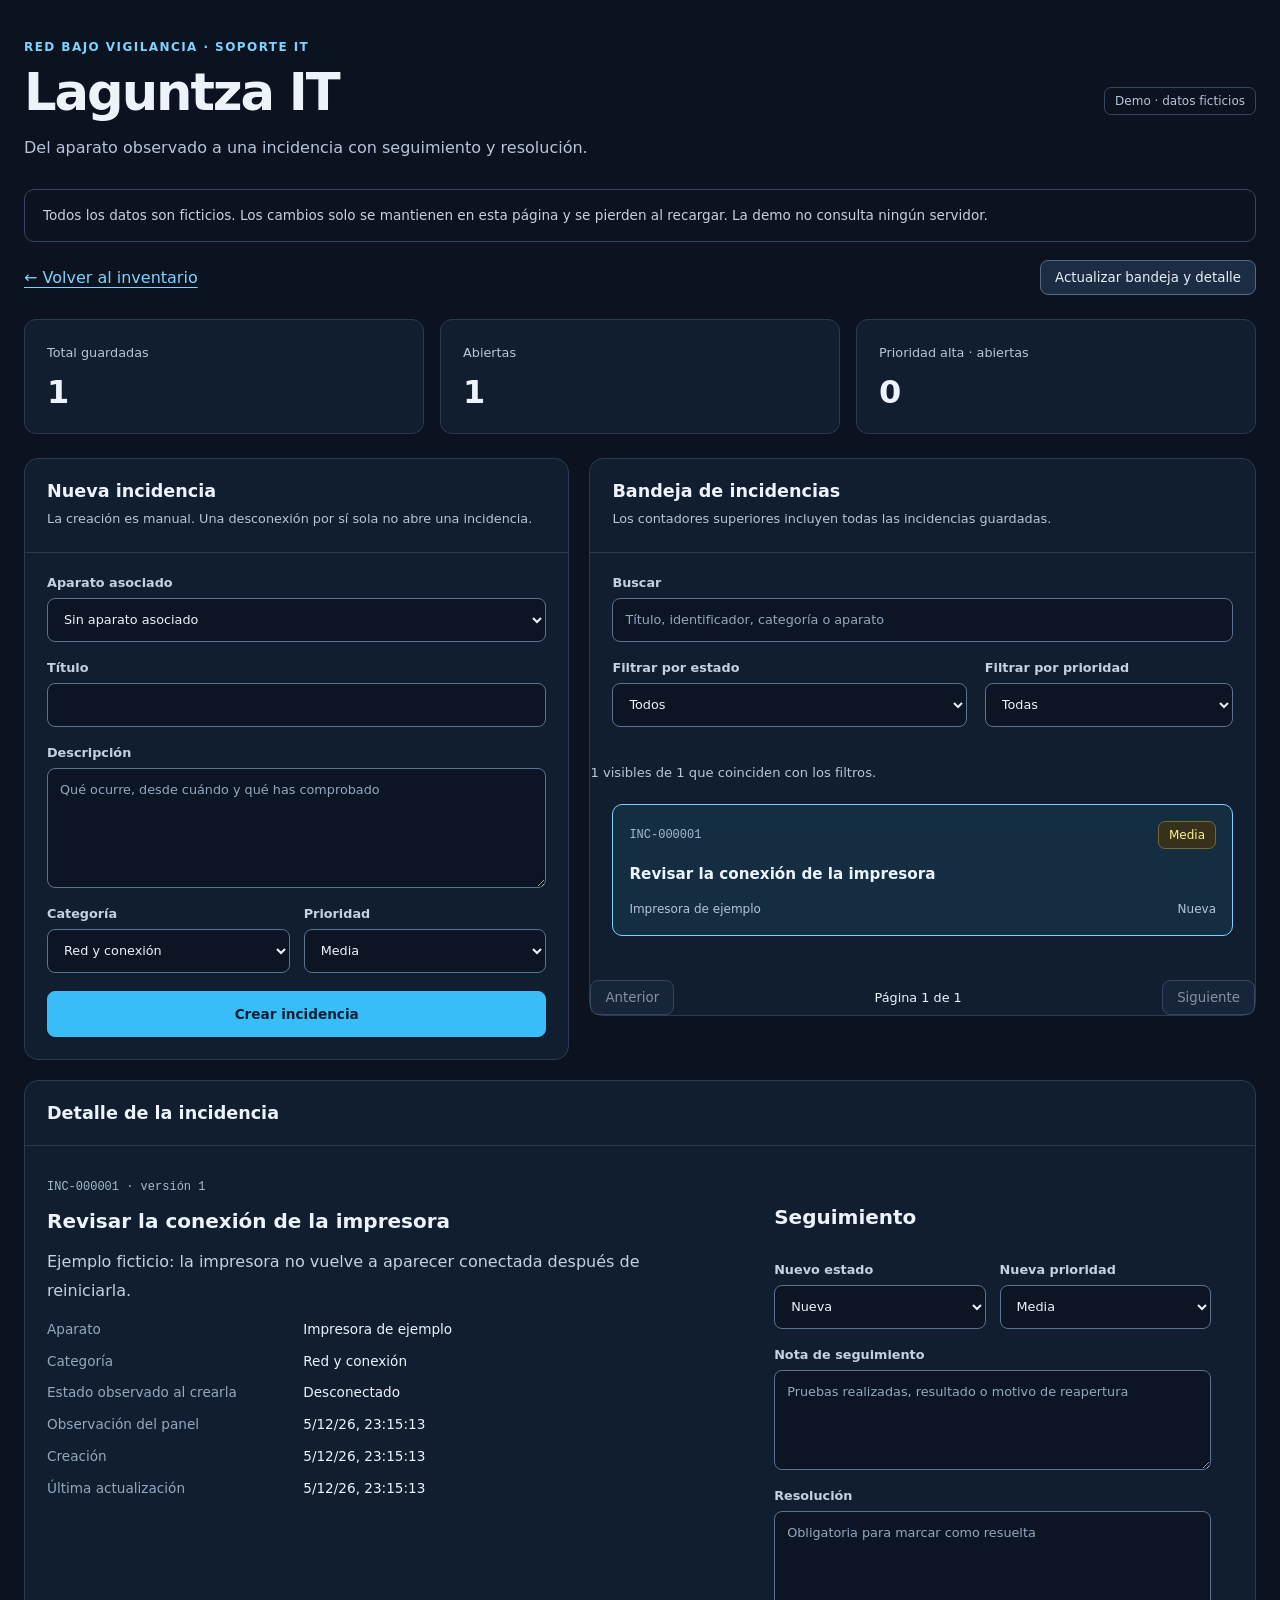
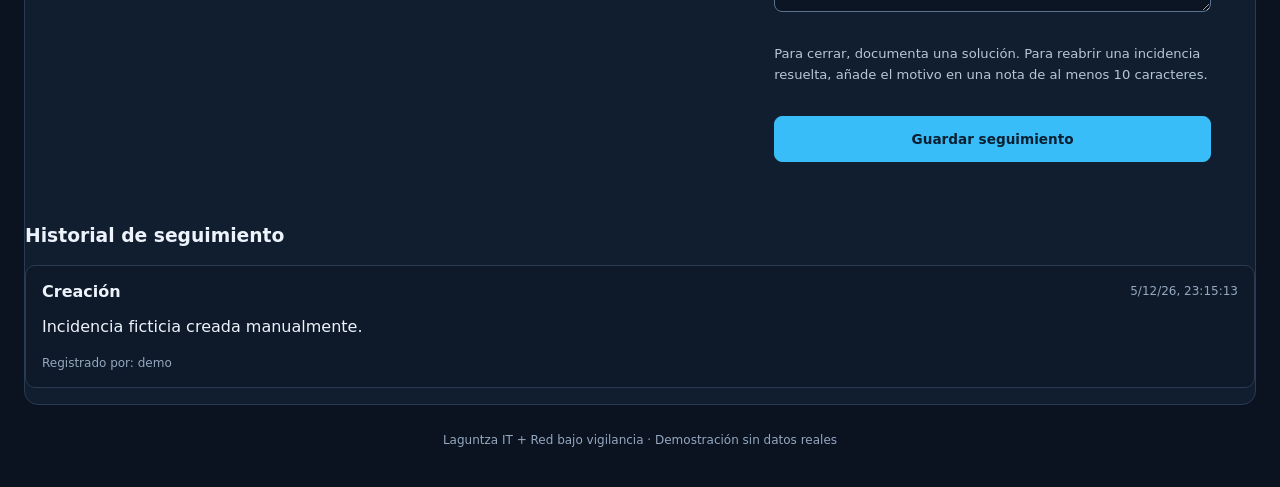
==== demo/soporte/index.html @ f87064de "Integrar Laguntza IT y entregar una demo pública de incidencias" ====
<!doctype html>
<html lang="es">
  <head>
    <meta name="laguntza-mode" content="demo-integrada" />
    <meta charset="UTF-8" />
    <link rel="icon" type="image/svg+xml" href="./favicon.svg" />
    <meta name="viewport" content="width=device-width, initial-scale=1.0" />
    <meta name="description" content="Gestión de incidencias de soporte IT con seguimiento, resolución e integración con Red bajo vigilancia." />
    <title>Laguntza IT</title>
    <script type="module" crossorigin src="./assets/index-CVAcPchP.js"></script>
    <link rel="stylesheet" crossorigin href="./assets/index-eoV8QNUp.css">
  </head>
  <body>
    <div id="root"></div>

  </body>
</html>
---- demo/soporte/assets/index-eoV8QNUp.css ----
:root{font-family:Inter,system-ui,-apple-system,BlinkMacSystemFont,Segoe UI,sans-serif;color:#edf3fb;background:#0b1220;font-synthesis:none;text-rendering:optimizeLegibility;-webkit-font-smoothing:antialiased;color-scheme:dark}*,*:before,*:after{box-sizing:border-box}body{min-width:320px;margin:0}button,input,select,textarea{font-family:inherit}.app{width:min(1280px,100%);margin:0 auto;padding:40px 24px}.app-header{display:flex;align-items:center;justify-content:space-between;gap:24px;margin-bottom:28px}.eyebrow{margin:0 0 8px;color:#7dd3fc;font-size:.75rem;font-weight:700;letter-spacing:.12em;text-transform:uppercase}h1{margin:0;font-size:clamp(2rem,5vw,3.2rem);letter-spacing:-.04em}.subtitle{margin:12px 0 0;color:#b7c5d8;line-height:1.7}.environment,.badge{display:inline-block;padding:6px 10px;border:1px solid #354760;border-radius:7px;font-size:.75rem;white-space:nowrap}.environment{color:#b7c5d8}.notice,.feedback{padding:14px 18px;border:1px solid #354760;border-radius:10px;color:#c4d1e2;font-size:.85rem;line-height:1.7}.feedback{border-color:#32665b;background:#102c29;color:#b5ecdb}.feedback-error{margin:0;padding:14px 18px;border:1px solid #875039;border-radius:10px;background:#43291f;color:#fed7aa;font-size:.85rem;line-height:1.7}.metrics{display:grid;grid-template-columns:repeat(3,minmax(0,1fr));gap:16px;margin:24px 0}.metric{padding:22px;border:1px solid #293b53;border-radius:12px;background:#111e30}.metric span{color:#b7c5d8;font-size:.8rem}.metric strong{display:block;margin-top:12px;font-size:2rem;font-variant-numeric:tabular-nums}.workspace{display:grid;grid-template-columns:minmax(0,.9fr) minmax(0,1.1fr);align-items:start;gap:20px}.panel{min-width:0;border:1px solid #293b53;border-radius:14px;background:#111e30}.panel-heading{padding:22px;border-bottom:1px solid #293b53}.panel-heading h2{margin:0;font-size:1.1rem}.panel-heading p{margin:8px 0 0;color:#b7c5d8;font-size:.8rem;line-height:1.6}.ticket-form,.filters{display:grid;gap:18px;padding:22px}.form-row,.filters{grid-template-columns:repeat(2,minmax(0,1fr))}.form-row{display:grid;gap:14px}label{display:grid;min-width:0;gap:8px;color:#c4d1e2;font-size:.8rem;font-weight:600}input,select,textarea{width:100%;min-width:0;min-height:44px;padding:11px 12px;border:1px solid #5b7290;border-radius:8px;background:#0b1524;color:#edf3fb;font:inherit;font-weight:400;line-height:1.5}textarea{resize:vertical}input::placeholder,textarea::placeholder{color:#94a8c0}.primary-button{min-height:46px;padding:12px 18px;border:1px solid #38bdf8;border-radius:8px;background:#38bdf8;color:#082032;font:inherit;font-size:.85rem;font-weight:700;cursor:pointer}.primary-button:hover{background:#7dd3fc}:is(button,input,select,textarea):focus-visible{outline:2px solid #7dd3fc;outline-offset:4px}.ticket-list{display:grid;gap:12px;max-height:520px;margin:0;padding:8px 22px 22px;overflow-y:auto;list-style:none}.ticket-item{display:block;width:100%;padding:16px;border:1px solid #354760;border-radius:10px;background:#0d1829;color:#edf3fb;font:inherit;text-align:left;cursor:pointer}.ticket-item:hover{background:#172940}.ticket-item.is-selected{border-color:#7dd3fc;background:#142d40}.ticket-top,.ticket-bottom{display:flex;align-items:center;justify-content:space-between;flex-wrap:wrap;gap:10px}.ticket-id{color:#a6bad2;font-family:ui-monospace,monospace;font-size:.75rem}.ticket-item>strong{display:block;margin:14px 0;font-size:.95rem;line-height:1.5;overflow-wrap:anywhere}.ticket-bottom{color:#b7c5d8;font-size:.75rem;line-height:1.6}.priority-high{border-color:#875039;background:#43291f;color:#fed7aa}.priority-medium{border-color:#73682d;background:#37311b;color:#fef08a}.priority-low{border-color:#365b85;background:#1a304c;color:#bfdbfe}.detail{margin-top:20px}.detail-content{display:grid;grid-template-columns:minmax(0,1.4fr) minmax(0,1fr);gap:32px;padding:22px}.detail-content h3{margin:12px 0;font-size:1.25rem;line-height:1.5;overflow-wrap:anywhere}.description{margin:0;color:#c4d1e2;line-height:1.8;white-space:pre-wrap;overflow-wrap:anywhere}.detail-meta p{margin:0 0 12px;color:#b7c5d8;font-size:.85rem;line-height:1.6}.detail-meta label{margin-top:18px}.empty{padding:22px;color:#b7c5d8;font-size:.85rem;line-height:1.7}.app-footer{margin-top:28px;color:#94a8c0;font-size:.75rem;text-align:center}@media(max-width:900px){.workspace,.detail-content{grid-template-columns:1fr}}@media(max-width:560px){.app{padding:28px 16px}.app-header{align-items:flex-start;flex-direction:column}.metrics{grid-template-columns:1fr;gap:10px}.metric{display:flex;align-items:center;justify-content:space-between;gap:16px;padding:16px}.metric strong{margin:0}.form-row,.filters{grid-template-columns:1fr}}.desk-toolbar{display:flex;justify-content:space-between;align-items:center;gap:16px;margin:18px 0}.desk-toolbar a{color:#7dd3fc;text-underline-offset:4px}.desk-toolbar button,.desk-pagination button{padding:9px 14px;border:1px solid #536984;border-radius:8px;background:#1b2c43;color:#e8edf6;cursor:pointer}.incident-desk button:disabled{opacity:.55;cursor:wait}.incident-desk textarea{resize:vertical}.desk-muted{color:#b7c5d8;font-size:.82rem;line-height:1.6}.desk-pagination{display:flex;align-items:center;justify-content:space-between;gap:12px;margin-top:22px;font-size:.8rem}.desk-evidence{display:grid;grid-template-columns:minmax(100px,.8fr) minmax(0,1.4fr);gap:10px 18px;font-size:.85rem;line-height:1.6}.desk-evidence dt{color:#94a8c0}.desk-evidence dd{margin:0;overflow-wrap:anywhere}.desk-activity{list-style:none;padding:0;display:grid;gap:12px}.desk-activity li{padding:16px;background:#0e1929;border:1px solid #2b3a50;border-radius:10px}.desk-activity li>div{display:flex;align-items:center;justify-content:space-between;gap:14px;flex-wrap:wrap}.desk-activity time,.desk-activity small{font-size:.75rem;color:#94a8c0}.desk-activity p,.incident-desk .description{white-space:pre-wrap;overflow-wrap:anywhere}.incident-desk .filters{grid-template-columns:minmax(0,1fr) minmax(150px,.7fr)}.incident-desk .filters label:first-child{grid-column:1/-1}.incident-desk .workspace,.incident-desk .detail-content{align-items:start}.incident-desk :focus-visible{outline:3px solid #70dbc5;outline-offset:3px}@media(max-width:600px){.desk-toolbar{align-items:start;flex-direction:column}.desk-evidence{grid-template-columns:1fr;gap:4px}.desk-evidence dd{margin-bottom:12px}.incident-desk .filters{grid-template-columns:1fr}.desk-pagination{flex-wrap:wrap}.desk-activity li>div{align-items:start;flex-direction:column;gap:6px}}
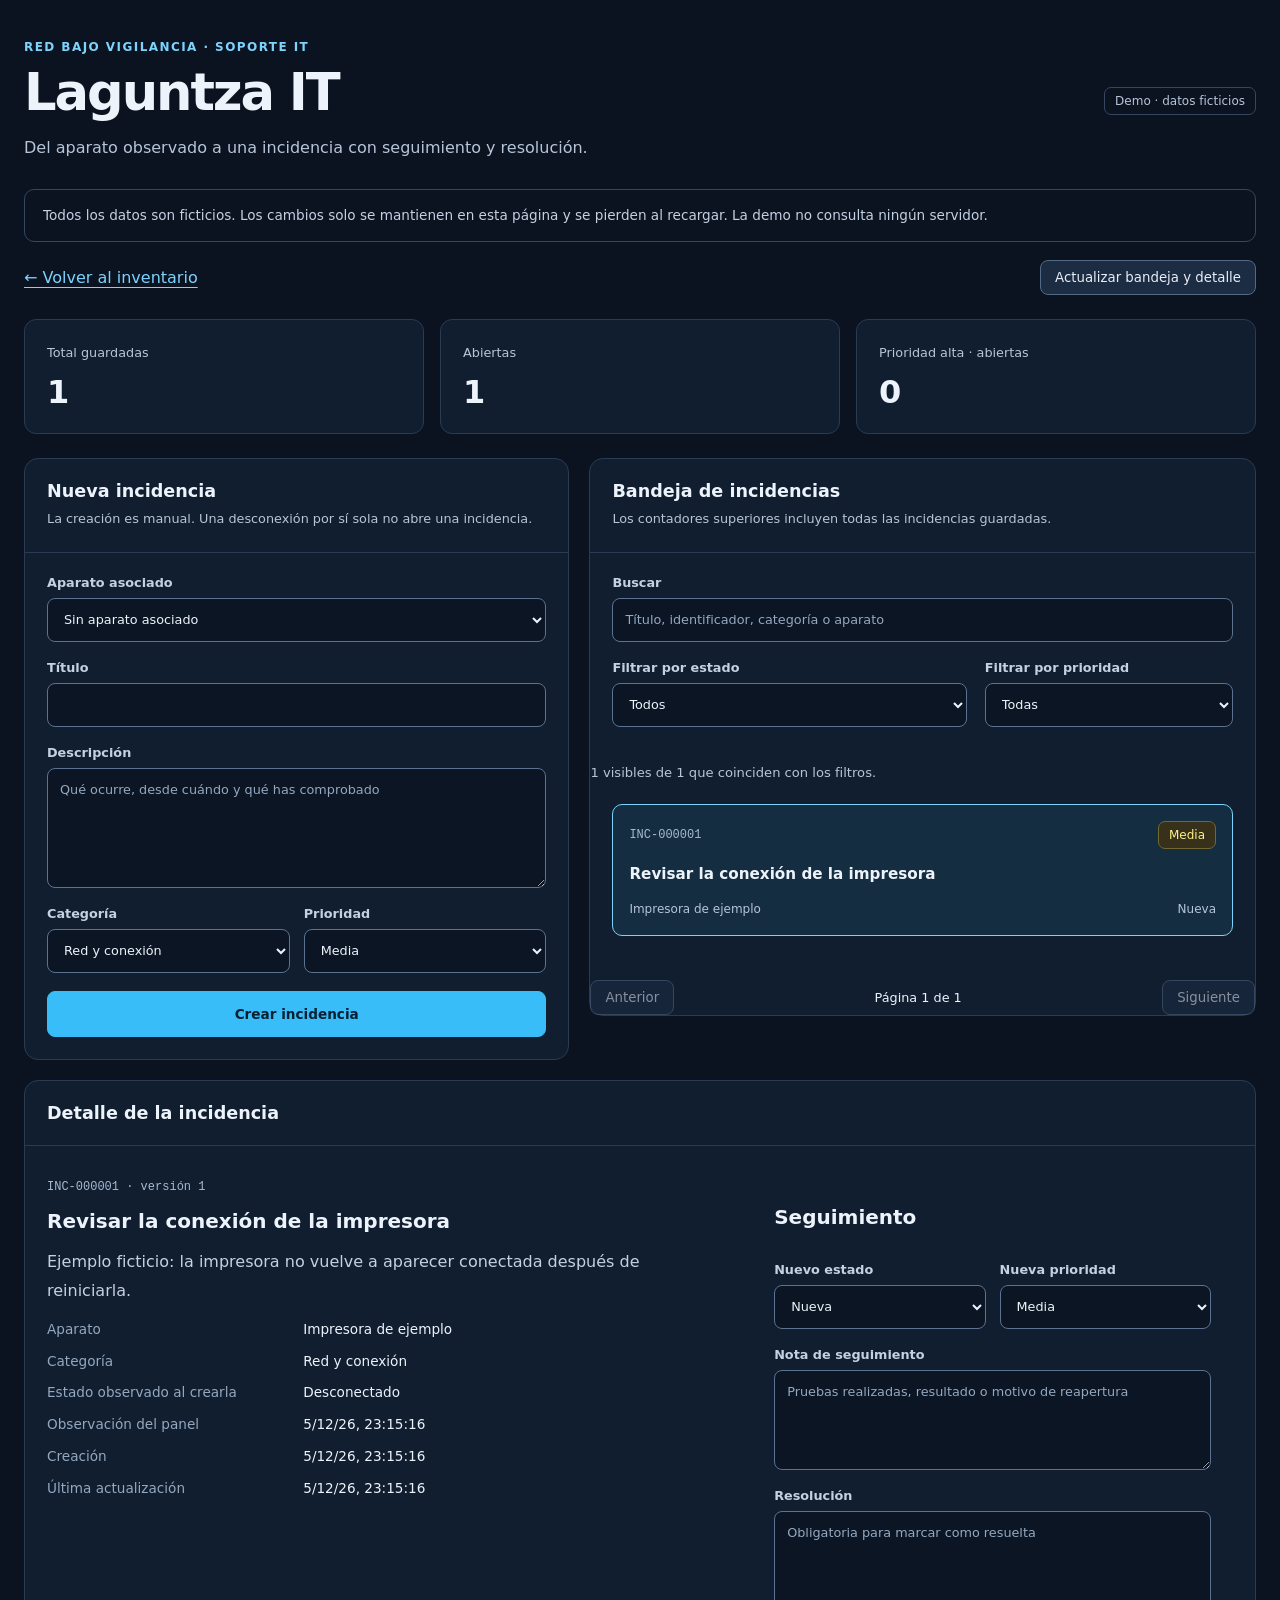
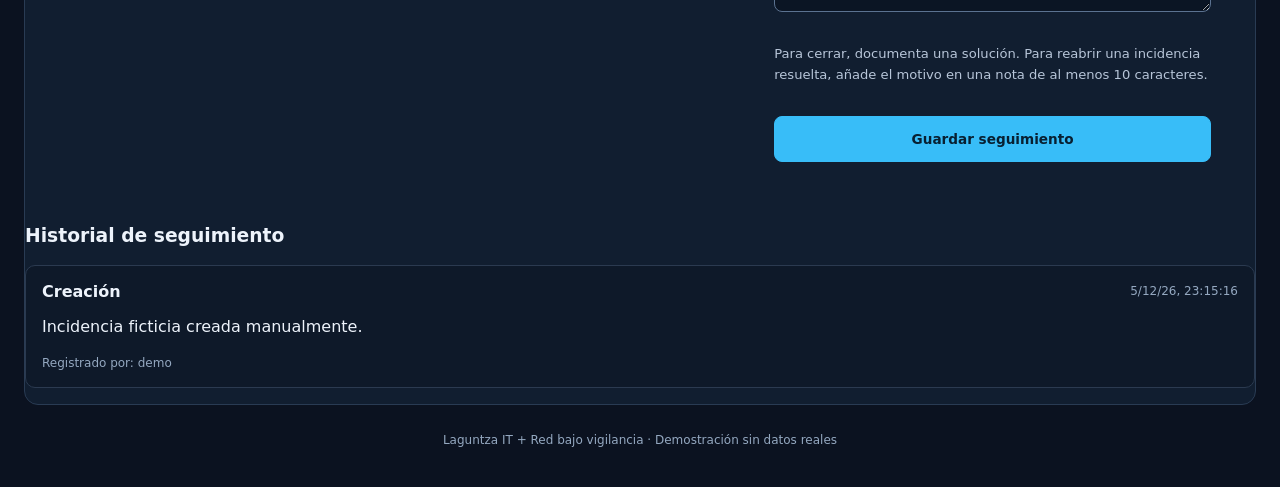
==== commit 26e7e9ba: "Aplicar la conservación de bytes al icono compilado" ====
--- a/demo/soporte/index.html
+++ b/demo/soporte/index.html
@@ -1,17 +1,17 @@
-<!doctype html>
-<html lang="es">
-  <head>
-    <meta name="laguntza-mode" content="demo-integrada" />
-    <meta charset="UTF-8" />
-    <link rel="icon" type="image/svg+xml" href="./favicon.svg" />
-    <meta name="viewport" content="width=device-width, initial-scale=1.0" />
-    <meta name="description" content="Gestión de incidencias de soporte IT con seguimiento, resolución e integración con Red bajo vigilancia." />
-    <title>Laguntza IT</title>
-    <script type="module" crossorigin src="./assets/index-CVAcPchP.js"></script>
-    <link rel="stylesheet" crossorigin href="./assets/index-eoV8QNUp.css">
-  </head>
-  <body>
-    <div id="root"></div>
-
-  </body>
-</html>
+<!doctype html>
+<html lang="es">
+  <head>
+    <meta name="laguntza-mode" content="demo-integrada" />
+    <meta charset="UTF-8" />
+    <link rel="icon" type="image/svg+xml" href="./favicon.svg" />
+    <meta name="viewport" content="width=device-width, initial-scale=1.0" />
+    <meta name="description" content="Gestión de incidencias de soporte IT con seguimiento, resolución e integración con Red bajo vigilancia." />
+    <title>Laguntza IT</title>
+    <script type="module" crossorigin src="./assets/index-CVAcPchP.js"></script>
+    <link rel="stylesheet" crossorigin href="./assets/index-eoV8QNUp.css">
+  </head>
+  <body>
+    <div id="root"></div>
+
+  </body>
+</html>
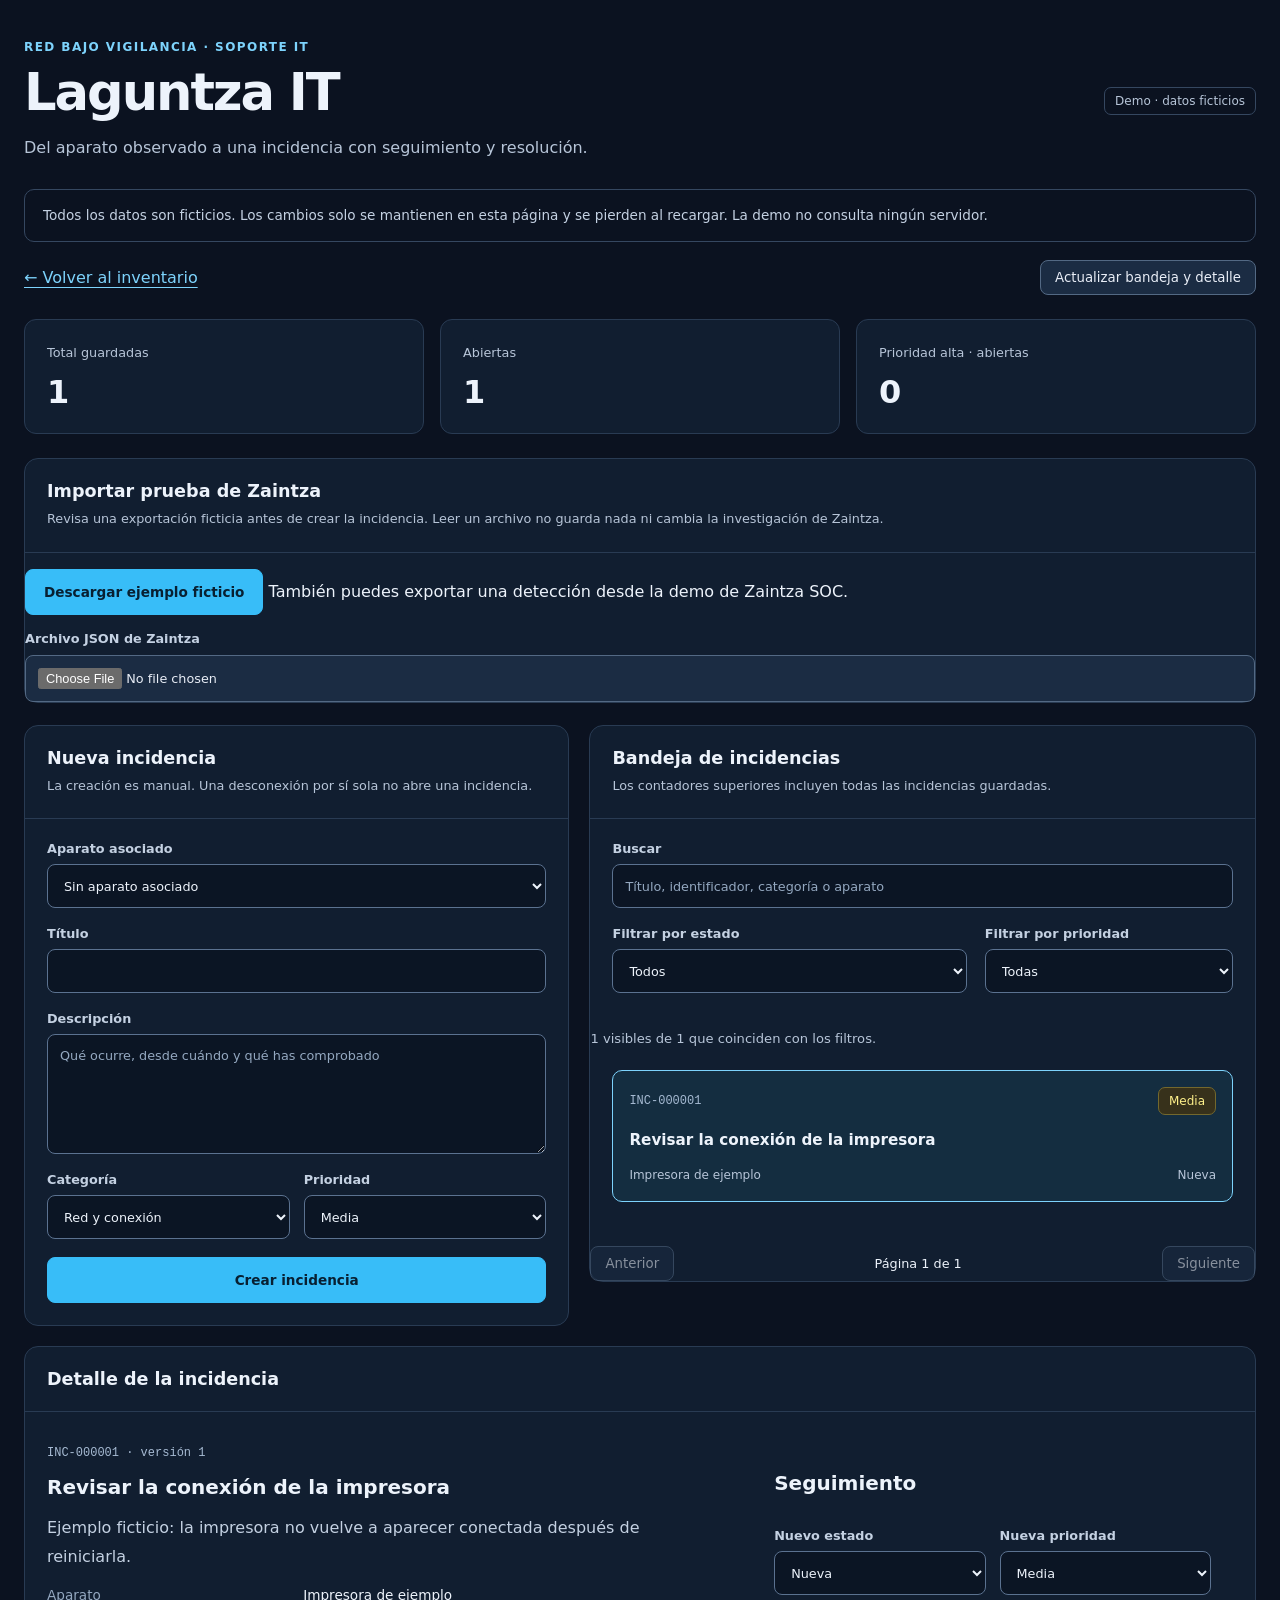
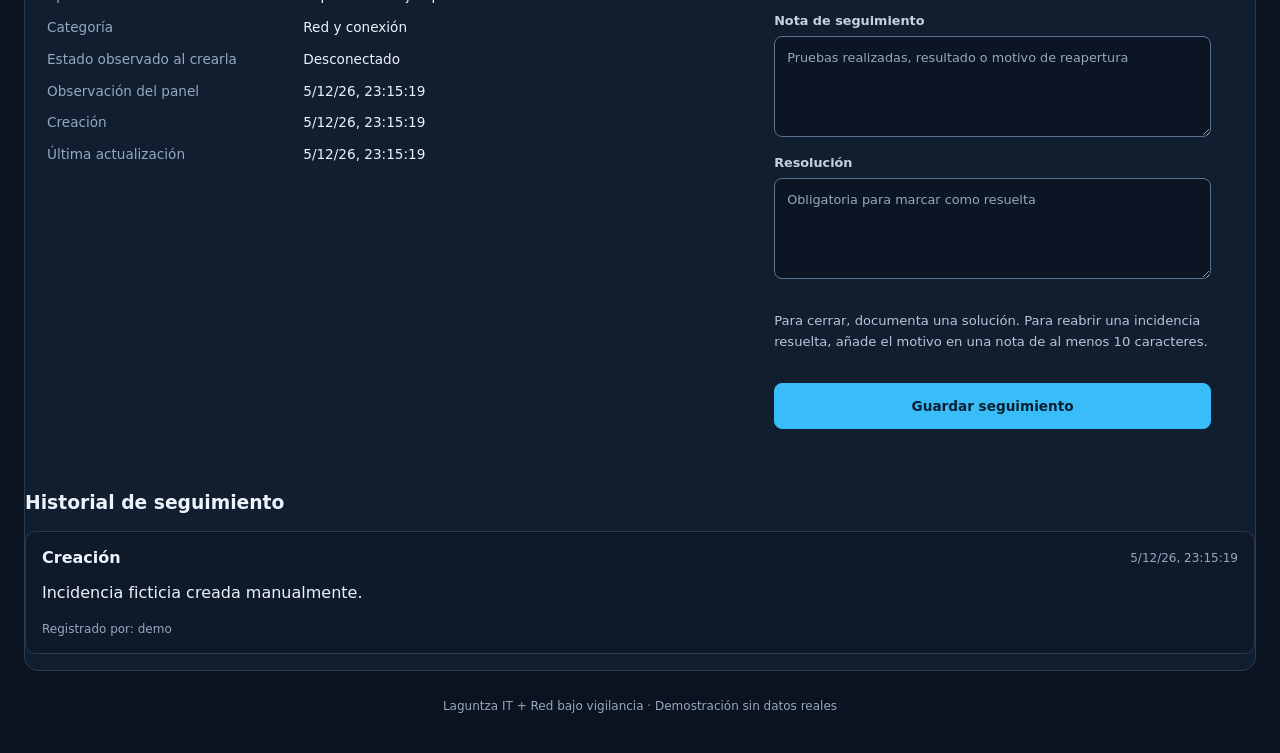
==== commit 5192efa9: "Entregar el intercambio ficticio de Zaintza con revisión y control de duplicados" ====
--- a/demo/soporte/index.html
+++ b/demo/soporte/index.html
@@ -1,17 +1,17 @@
-<!doctype html>
-<html lang="es">
-  <head>
-    <meta name="laguntza-mode" content="demo-integrada" />
-    <meta charset="UTF-8" />
-    <link rel="icon" type="image/svg+xml" href="./favicon.svg" />
-    <meta name="viewport" content="width=device-width, initial-scale=1.0" />
-    <meta name="description" content="Gestión de incidencias de soporte IT con seguimiento, resolución e integración con Red bajo vigilancia." />
-    <title>Laguntza IT</title>
-    <script type="module" crossorigin src="./assets/index-CVAcPchP.js"></script>
-    <link rel="stylesheet" crossorigin href="./assets/index-eoV8QNUp.css">
-  </head>
-  <body>
-    <div id="root"></div>
-
-  </body>
-</html>
+<!doctype html>
+<html lang="es">
+  <head>
+    <meta name="laguntza-mode" content="demo-integrada" />
+    <meta charset="UTF-8" />
+    <link rel="icon" type="image/svg+xml" href="./favicon.svg" />
+    <meta name="viewport" content="width=device-width, initial-scale=1.0" />
+    <meta name="description" content="Gestión de incidencias de soporte IT con seguimiento, resolución e integración con Red bajo vigilancia." />
+    <title>Laguntza IT</title>
+    <script type="module" crossorigin src="./assets/index-CPsA9nhp.js"></script>
+    <link rel="stylesheet" crossorigin href="./assets/index-BliZocG7.css">
+  </head>
+  <body>
+    <div id="root"></div>
+
+  </body>
+</html>
--- a/demo/soporte/assets/index-BliZocG7.css
+++ b/demo/soporte/assets/index-BliZocG7.css
@@ -0,0 +1 @@
+:root{font-family:Inter,system-ui,-apple-system,BlinkMacSystemFont,Segoe UI,sans-serif;color:#edf3fb;background:#0b1220;font-synthesis:none;text-rendering:optimizeLegibility;-webkit-font-smoothing:antialiased;color-scheme:dark}*,*:before,*:after{box-sizing:border-box}body{min-width:320px;margin:0}button,input,select,textarea{font-family:inherit}.app{width:min(1280px,100%);margin:0 auto;padding:40px 24px}.app-header{display:flex;align-items:center;justify-content:space-between;gap:24px;margin-bottom:28px}.eyebrow{margin:0 0 8px;color:#7dd3fc;font-size:.75rem;font-weight:700;letter-spacing:.12em;text-transform:uppercase}h1{margin:0;font-size:clamp(2rem,5vw,3.2rem);letter-spacing:-.04em}.subtitle{margin:12px 0 0;color:#b7c5d8;line-height:1.7}.environment,.badge{display:inline-block;padding:6px 10px;border:1px solid #354760;border-radius:7px;font-size:.75rem;white-space:nowrap}.environment{color:#b7c5d8}.notice,.feedback{padding:14px 18px;border:1px solid #354760;border-radius:10px;color:#c4d1e2;font-size:.85rem;line-height:1.7}.feedback{border-color:#32665b;background:#102c29;color:#b5ecdb}.feedback-error{margin:0;padding:14px 18px;border:1px solid #875039;border-radius:10px;background:#43291f;color:#fed7aa;font-size:.85rem;line-height:1.7}.metrics{display:grid;grid-template-columns:repeat(3,minmax(0,1fr));gap:16px;margin:24px 0}.metric{padding:22px;border:1px solid #293b53;border-radius:12px;background:#111e30}.metric span{color:#b7c5d8;font-size:.8rem}.metric strong{display:block;margin-top:12px;font-size:2rem;font-variant-numeric:tabular-nums}.workspace{display:grid;grid-template-columns:minmax(0,.9fr) minmax(0,1.1fr);align-items:start;gap:20px}.panel{min-width:0;border:1px solid #293b53;border-radius:14px;background:#111e30}.panel-heading{padding:22px;border-bottom:1px solid #293b53}.panel-heading h2{margin:0;font-size:1.1rem}.panel-heading p{margin:8px 0 0;color:#b7c5d8;font-size:.8rem;line-height:1.6}.ticket-form,.filters{display:grid;gap:18px;padding:22px}.form-row,.filters{grid-template-columns:repeat(2,minmax(0,1fr))}.form-row{display:grid;gap:14px}label{display:grid;min-width:0;gap:8px;color:#c4d1e2;font-size:.8rem;font-weight:600}input,select,textarea{width:100%;min-width:0;min-height:44px;padding:11px 12px;border:1px solid #5b7290;border-radius:8px;background:#0b1524;color:#edf3fb;font:inherit;font-weight:400;line-height:1.5}textarea{resize:vertical}input::placeholder,textarea::placeholder{color:#94a8c0}.primary-button{min-height:46px;padding:12px 18px;border:1px solid #38bdf8;border-radius:8px;background:#38bdf8;color:#082032;font:inherit;font-size:.85rem;font-weight:700;cursor:pointer}.primary-button:hover{background:#7dd3fc}:is(button,input,select,textarea):focus-visible{outline:2px solid #7dd3fc;outline-offset:4px}.ticket-list{display:grid;gap:12px;max-height:520px;margin:0;padding:8px 22px 22px;overflow-y:auto;list-style:none}.ticket-item{display:block;width:100%;padding:16px;border:1px solid #354760;border-radius:10px;background:#0d1829;color:#edf3fb;font:inherit;text-align:left;cursor:pointer}.ticket-item:hover{background:#172940}.ticket-item.is-selected{border-color:#7dd3fc;background:#142d40}.ticket-top,.ticket-bottom{display:flex;align-items:center;justify-content:space-between;flex-wrap:wrap;gap:10px}.ticket-id{color:#a6bad2;font-family:ui-monospace,monospace;font-size:.75rem}.ticket-item>strong{display:block;margin:14px 0;font-size:.95rem;line-height:1.5;overflow-wrap:anywhere}.ticket-bottom{color:#b7c5d8;font-size:.75rem;line-height:1.6}.priority-high{border-color:#875039;background:#43291f;color:#fed7aa}.priority-medium{border-color:#73682d;background:#37311b;color:#fef08a}.priority-low{border-color:#365b85;background:#1a304c;color:#bfdbfe}.detail{margin-top:20px}.detail-content{display:grid;grid-template-columns:minmax(0,1.4fr) minmax(0,1fr);gap:32px;padding:22px}.detail-content h3{margin:12px 0;font-size:1.25rem;line-height:1.5;overflow-wrap:anywhere}.description{margin:0;color:#c4d1e2;line-height:1.8;white-space:pre-wrap;overflow-wrap:anywhere}.detail-meta p{margin:0 0 12px;color:#b7c5d8;font-size:.85rem;line-height:1.6}.detail-meta label{margin-top:18px}.empty{padding:22px;color:#b7c5d8;font-size:.85rem;line-height:1.7}.app-footer{margin-top:28px;color:#94a8c0;font-size:.75rem;text-align:center}@media(max-width:900px){.workspace,.detail-content{grid-template-columns:1fr}}@media(max-width:560px){.app{padding:28px 16px}.app-header{align-items:flex-start;flex-direction:column}.metrics{grid-template-columns:1fr;gap:10px}.metric{display:flex;align-items:center;justify-content:space-between;gap:16px;padding:16px}.metric strong{margin:0}.form-row,.filters{grid-template-columns:1fr}}.desk-toolbar{display:flex;justify-content:space-between;align-items:center;gap:16px;margin:18px 0}.desk-toolbar a{color:#7dd3fc;text-underline-offset:4px}.desk-toolbar button,.desk-pagination button{padding:9px 14px;border:1px solid #536984;border-radius:8px;background:#1b2c43;color:#e8edf6;cursor:pointer}.incident-desk button:disabled{opacity:.55;cursor:wait}.incident-desk textarea{resize:vertical}.desk-muted{color:#b7c5d8;font-size:.82rem;line-height:1.6}.desk-pagination{display:flex;align-items:center;justify-content:space-between;gap:12px;margin-top:22px;font-size:.8rem}.desk-evidence{display:grid;grid-template-columns:minmax(100px,.8fr) minmax(0,1.4fr);gap:10px 18px;font-size:.85rem;line-height:1.6}.desk-evidence dt{color:#94a8c0}.desk-evidence dd{margin:0;overflow-wrap:anywhere}.desk-activity{list-style:none;padding:0;display:grid;gap:12px}.desk-activity li{padding:16px;background:#0e1929;border:1px solid #2b3a50;border-radius:10px}.desk-activity li>div{display:flex;align-items:center;justify-content:space-between;gap:14px;flex-wrap:wrap}.desk-activity time,.desk-activity small{font-size:.75rem;color:#94a8c0}.desk-activity p,.incident-desk .description{white-space:pre-wrap;overflow-wrap:anywhere}.incident-desk .filters{grid-template-columns:minmax(0,1fr) minmax(150px,.7fr)}.incident-desk .filters label:first-child{grid-column:1/-1}.incident-desk .workspace,.incident-desk .detail-content{align-items:start}.incident-desk :focus-visible{outline:3px solid #70dbc5;outline-offset:3px}@media(max-width:600px){.desk-toolbar{align-items:start;flex-direction:column}.desk-evidence{grid-template-columns:1fr;gap:4px}.desk-evidence dd{margin-bottom:12px}.incident-desk .filters{grid-template-columns:1fr}.desk-pagination{flex-wrap:wrap}.desk-activity li>div{align-items:start;flex-direction:column;gap:6px}}.zaintza-import{margin:22px 0}.zaintza-import>label{display:grid;gap:9px}.zaintza-import input[type=file]{max-width:100%;padding:12px;border:1px solid #536984;border-radius:8px;background:#1b2c43;color:#e8edf6}.import-preview{margin-top:18px}.import-preview details{margin:16px 0}.import-ack{display:flex;align-items:flex-start;gap:10px;margin:18px 0;font-size:.85rem;line-height:1.6}.import-ack input[type=checkbox]{width:18px;height:18px;flex:0 0 18px;margin-top:3px}
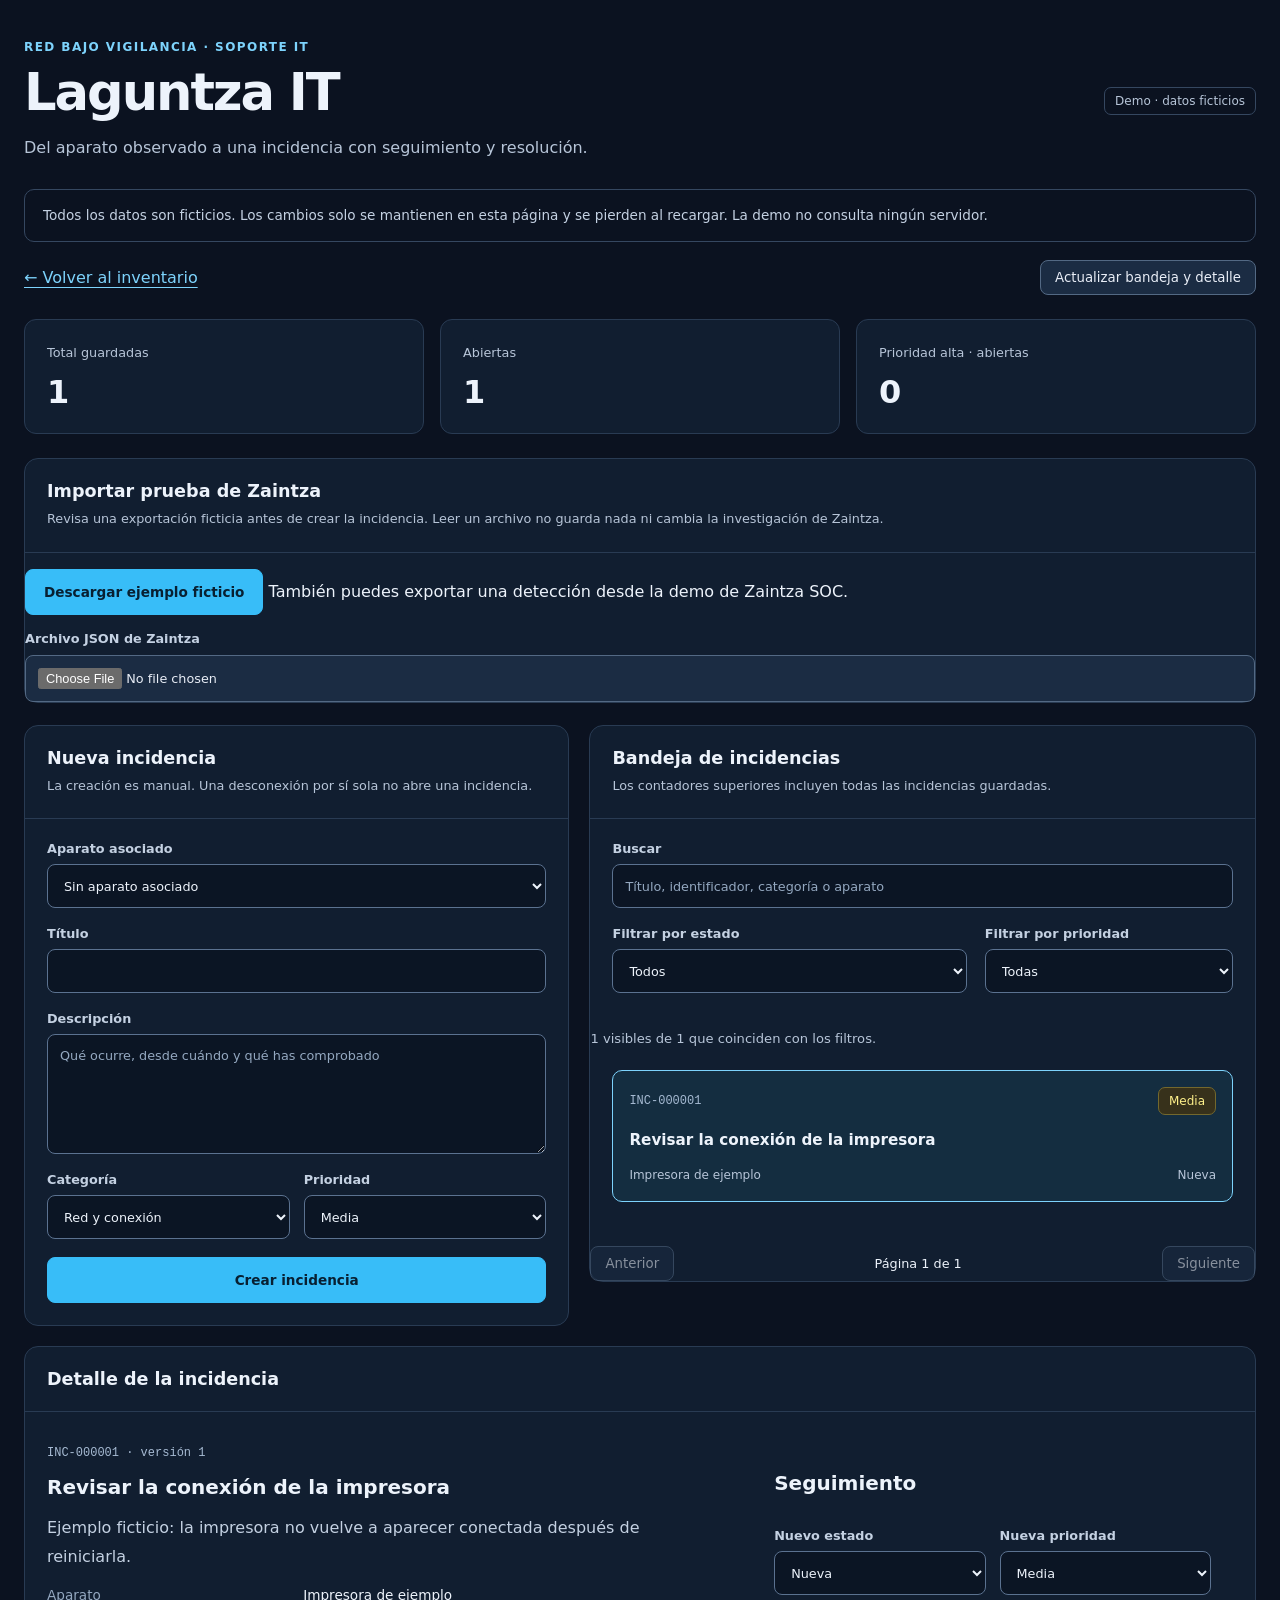
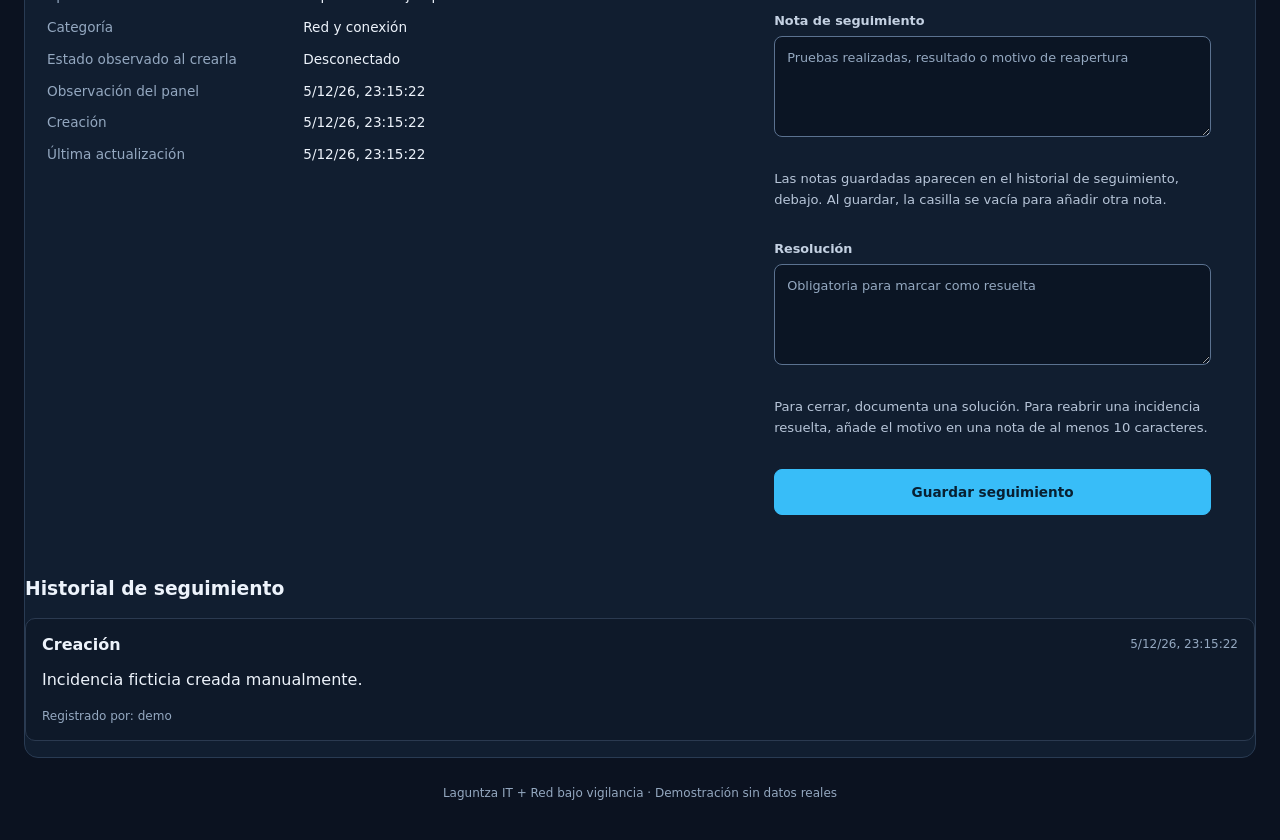
==== commit 5b8733b2: "Actualizar los avisos de creación y seguimiento en la demo" ====
--- a/demo/soporte/index.html
+++ b/demo/soporte/index.html
@@ -7,8 +7,8 @@
     <meta name="viewport" content="width=device-width, initial-scale=1.0" />
     <meta name="description" content="Gestión de incidencias de soporte IT con seguimiento, resolución e integración con Red bajo vigilancia." />
     <title>Laguntza IT</title>
-    <script type="module" crossorigin src="./assets/index-CPsA9nhp.js"></script>
-    <link rel="stylesheet" crossorigin href="./assets/index-BliZocG7.css">
+    <script type="module" crossorigin src="./assets/index-CdkPJiJ0.js"></script>
+    <link rel="stylesheet" crossorigin href="./assets/index-CISl8Q0C.css">
   </head>
   <body>
     <div id="root"></div>
--- a/demo/soporte/assets/index-CISl8Q0C.css
+++ b/demo/soporte/assets/index-CISl8Q0C.css
@@ -0,0 +1 @@
+:root{font-family:Inter,system-ui,-apple-system,BlinkMacSystemFont,Segoe UI,sans-serif;color:#edf3fb;background:#0b1220;font-synthesis:none;text-rendering:optimizeLegibility;-webkit-font-smoothing:antialiased;color-scheme:dark}*,*:before,*:after{box-sizing:border-box}body{min-width:320px;margin:0}button,input,select,textarea{font-family:inherit}.app{width:min(1280px,100%);margin:0 auto;padding:40px 24px}.app-header{display:flex;align-items:center;justify-content:space-between;gap:24px;margin-bottom:28px}.eyebrow{margin:0 0 8px;color:#7dd3fc;font-size:.75rem;font-weight:700;letter-spacing:.12em;text-transform:uppercase}h1{margin:0;font-size:clamp(2rem,5vw,3.2rem);letter-spacing:-.04em}.subtitle{margin:12px 0 0;color:#b7c5d8;line-height:1.7}.environment,.badge{display:inline-block;padding:6px 10px;border:1px solid #354760;border-radius:7px;font-size:.75rem;white-space:nowrap}.environment{color:#b7c5d8}.notice,.feedback{padding:14px 18px;border:1px solid #354760;border-radius:10px;color:#c4d1e2;font-size:.85rem;line-height:1.7}.feedback{border-color:#32665b;background:#102c29;color:#b5ecdb}.feedback-error{margin:0;padding:14px 18px;border:1px solid #875039;border-radius:10px;background:#43291f;color:#fed7aa;font-size:.85rem;line-height:1.7}.metrics{display:grid;grid-template-columns:repeat(3,minmax(0,1fr));gap:16px;margin:24px 0}.metric{padding:22px;border:1px solid #293b53;border-radius:12px;background:#111e30}.metric span{color:#b7c5d8;font-size:.8rem}.metric strong{display:block;margin-top:12px;font-size:2rem;font-variant-numeric:tabular-nums}.workspace{display:grid;grid-template-columns:minmax(0,.9fr) minmax(0,1.1fr);align-items:start;gap:20px}.panel{min-width:0;border:1px solid #293b53;border-radius:14px;background:#111e30}.panel-heading{padding:22px;border-bottom:1px solid #293b53}.panel-heading h2{margin:0;font-size:1.1rem}.panel-heading p{margin:8px 0 0;color:#b7c5d8;font-size:.8rem;line-height:1.6}.ticket-form,.filters{display:grid;gap:18px;padding:22px}.form-row,.filters{grid-template-columns:repeat(2,minmax(0,1fr))}.form-row{display:grid;gap:14px}label{display:grid;min-width:0;gap:8px;color:#c4d1e2;font-size:.8rem;font-weight:600}input,select,textarea{width:100%;min-width:0;min-height:44px;padding:11px 12px;border:1px solid #5b7290;border-radius:8px;background:#0b1524;color:#edf3fb;font:inherit;font-weight:400;line-height:1.5}textarea{resize:vertical}input::placeholder,textarea::placeholder{color:#94a8c0}.primary-button{min-height:46px;padding:12px 18px;border:1px solid #38bdf8;border-radius:8px;background:#38bdf8;color:#082032;font:inherit;font-size:.85rem;font-weight:700;cursor:pointer}.primary-button:hover{background:#7dd3fc}:is(button,input,select,textarea):focus-visible{outline:2px solid #7dd3fc;outline-offset:4px}.ticket-list{display:grid;gap:12px;max-height:520px;margin:0;padding:8px 22px 22px;overflow-y:auto;list-style:none}.ticket-item{display:block;width:100%;padding:16px;border:1px solid #354760;border-radius:10px;background:#0d1829;color:#edf3fb;font:inherit;text-align:left;cursor:pointer}.ticket-item:hover{background:#172940}.ticket-item.is-selected{border-color:#7dd3fc;background:#142d40}.ticket-top,.ticket-bottom{display:flex;align-items:center;justify-content:space-between;flex-wrap:wrap;gap:10px}.ticket-id{color:#a6bad2;font-family:ui-monospace,monospace;font-size:.75rem}.ticket-item>strong{display:block;margin:14px 0;font-size:.95rem;line-height:1.5;overflow-wrap:anywhere}.ticket-bottom{color:#b7c5d8;font-size:.75rem;line-height:1.6}.priority-high{border-color:#875039;background:#43291f;color:#fed7aa}.priority-medium{border-color:#73682d;background:#37311b;color:#fef08a}.priority-low{border-color:#365b85;background:#1a304c;color:#bfdbfe}.detail{margin-top:20px}.detail-content{display:grid;grid-template-columns:minmax(0,1.4fr) minmax(0,1fr);gap:32px;padding:22px}.detail-content h3{margin:12px 0;font-size:1.25rem;line-height:1.5;overflow-wrap:anywhere}.description{margin:0;color:#c4d1e2;line-height:1.8;white-space:pre-wrap;overflow-wrap:anywhere}.detail-meta p{margin:0 0 12px;color:#b7c5d8;font-size:.85rem;line-height:1.6}.detail-meta label{margin-top:18px}.empty{padding:22px;color:#b7c5d8;font-size:.85rem;line-height:1.7}.app-footer{margin-top:28px;color:#94a8c0;font-size:.75rem;text-align:center}@media(max-width:900px){.workspace,.detail-content{grid-template-columns:1fr}}@media(max-width:560px){.app{padding:28px 16px}.app-header{align-items:flex-start;flex-direction:column}.metrics{grid-template-columns:1fr;gap:10px}.metric{display:flex;align-items:center;justify-content:space-between;gap:16px;padding:16px}.metric strong{margin:0}.form-row,.filters{grid-template-columns:1fr}}.desk-toolbar{display:flex;justify-content:space-between;align-items:center;gap:16px;margin:18px 0}.desk-toolbar a{color:#7dd3fc;text-underline-offset:4px}.desk-toolbar button,.desk-pagination button{padding:9px 14px;border:1px solid #536984;border-radius:8px;background:#1b2c43;color:#e8edf6;cursor:pointer}.incident-desk button:disabled{opacity:.55;cursor:wait}.incident-desk textarea{resize:vertical}.desk-muted{color:#b7c5d8;font-size:.82rem;line-height:1.6}.desk-pagination{display:flex;align-items:center;justify-content:space-between;gap:12px;margin-top:22px;font-size:.8rem}.desk-evidence{display:grid;grid-template-columns:minmax(100px,.8fr) minmax(0,1.4fr);gap:10px 18px;font-size:.85rem;line-height:1.6}.desk-evidence dt{color:#94a8c0}.desk-evidence dd{margin:0;overflow-wrap:anywhere}.desk-activity{list-style:none;padding:0;display:grid;gap:12px}.desk-activity li{padding:16px;background:#0e1929;border:1px solid #2b3a50;border-radius:10px}.desk-activity li>div{display:flex;align-items:center;justify-content:space-between;gap:14px;flex-wrap:wrap}.desk-activity time,.desk-activity small{font-size:.75rem;color:#94a8c0}.desk-activity p,.incident-desk .description{white-space:pre-wrap;overflow-wrap:anywhere}.incident-desk .filters{grid-template-columns:minmax(0,1fr) minmax(150px,.7fr)}.incident-desk .filters label:first-child{grid-column:1/-1}.incident-desk .workspace,.incident-desk .detail-content{align-items:start}.incident-desk :focus-visible{outline:3px solid #70dbc5;outline-offset:3px}@media(max-width:600px){.desk-toolbar{align-items:start;flex-direction:column}.desk-evidence{grid-template-columns:1fr;gap:4px}.desk-evidence dd{margin-bottom:12px}.incident-desk .filters{grid-template-columns:1fr}.desk-pagination{flex-wrap:wrap}.desk-activity li>div{align-items:start;flex-direction:column;gap:6px}}.zaintza-import{margin:22px 0}.zaintza-import>label{display:grid;gap:9px}.zaintza-import input[type=file]{max-width:100%;padding:12px;border:1px solid #536984;border-radius:8px;background:#1b2c43;color:#e8edf6}.import-preview{margin-top:18px}.import-preview details{margin:16px 0}.import-ack{display:flex;align-items:flex-start;gap:10px;margin:18px 0;font-size:.85rem;line-height:1.6}.import-ack input[type=checkbox]{width:18px;height:18px;flex:0 0 18px;margin-top:3px}.incident-desk .feedback a{color:inherit;font-weight:700;text-underline-offset:3px}.incident-desk .ticket-form>.feedback,.incident-desk .ticket-form>.feedback-error{margin:0}
